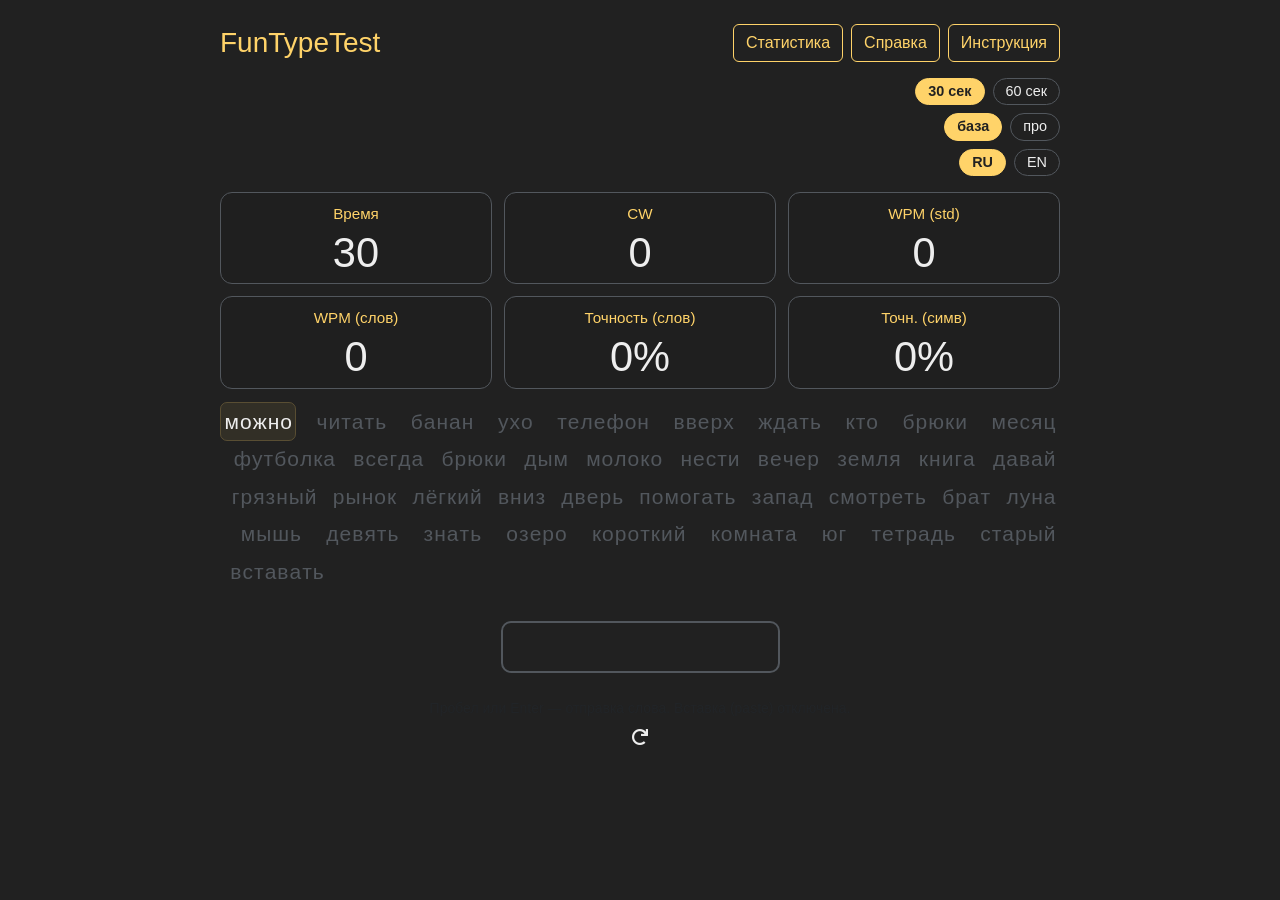
==== index.html @ 17abdcdd "Очень много рефактора" ====
<!DOCTYPE html>
<html lang="ru" dir="ltr">
  <head>
    <meta charset="utf-8">
    <meta name="robots" content="index,follow">
    <meta name="viewport" content="width=device-width, initial-scale=1">
    <meta name="description" content="Тест скорости печати: стандартный WPM, точность по словам и символам, статистика прогресса."/>

    <title>FunTypeTest</title>
    <link rel="icon" href="favicon.ico">

    <!-- Bootstrap 5 -->
    <link rel="stylesheet" href="https://cdn.jsdelivr.net/npm/bootstrap@5.3.2/dist/css/bootstrap.min.css">
    <link rel="stylesheet" href="styles.css">

    <!-- Fonts -->
    <link rel="preconnect" href="https://fonts.googleapis.com">
    <link rel="preconnect" href="https://fonts.gstatic.com" crossorigin>
    <link href="https://fonts.googleapis.com/css2?family=Roboto+Condensed:ital,wght@0,100..900;1,100..900&display=swap" rel="stylesheet">

    <!-- fontawesome -->
    <link rel="stylesheet" href="https://use.fontawesome.com/releases/v5.15.3/css/all.css" integrity="sha384-SZXxX4whJ79/gErwcOYf+zWLeJdY/qpuqC4cAa9rOGUstPomtqpuNWT9wdPEn2fk" crossorigin="anonymous">
  </head>
  <body>
    <div class="container py-4 box">
      <div class="d-flex justify-content-between align-items-center mb-3">
        <h1 class="yellow h3 m-0">FunTypeTest</h1>
        <div class="d-flex align-items-center gap-2 flex-wrap justify-content-end">
          <a href="stats.html" class="btn btn-outline-warning btn-yellow">Статистика</a>
          <a href="glossary.html" class="btn btn-outline-warning btn-yellow">Справка</a>
          <button class="btn btn-outline-warning btn-yellow" data-bs-toggle="modal" data-bs-target="#helpModal">Инструкция</button>
        </div>
      </div>

      <div class="limits-box">
        <div class="limit" role="group" aria-label="Лимит времени">
          <button id="thirty" class="mode-btn active" type="button" aria-pressed="true" aria-label="Лимит времени 30 секунд">30 сек</button>
          <button id="sixty" class="mode-btn" type="button" aria-pressed="false" aria-label="Лимит времени 60 секунд">60 сек</button>
        </div>
        <div class="limit" role="group" aria-label="Уровень сложности">
          <button id="beg" class="mode-btn active" type="button" aria-pressed="true" aria-label="Режим beginner">база</button>
          <button id="pro" class="mode-btn" type="button" aria-pressed="false" aria-label="Режим pro">про</button>
        </div>
        <div class="limit" role="group" aria-label="Язык">
          <button id="langRu" class="mode-btn active" type="button" aria-pressed="true" aria-label="Язык русский">RU</button>
          <button id="langEn" class="mode-btn" type="button" aria-pressed="false" aria-label="Language English">EN</button>
        </div>
      </div>

      <!-- Стат-панель -->
      <div class="stats-grid mt-3" aria-live="polite">
        <div class="stat-card">
          <div id="timeName" class="stat-name yellow">Время</div>
          <div id="time" class="stat-value">30</div>
        </div>

        <div class="stat-card">
          <div id="cwName" class="stat-name yellow">CW</div>
          <div id="cw" class="stat-value">0</div>
        </div>

        <div class="stat-card">
          <div id="wpmName" class="stat-name yellow">WPM (std)</div>
          <div id="wpm" class="stat-value">0</div>
        </div>

        <div class="stat-card">
          <div id="wpmWordsName" class="stat-name yellow">WPM (слов)</div>
          <div id="wpmWords" class="stat-value">0</div>
        </div>

        <div class="stat-card">
          <div id="accName" class="stat-name yellow">Точность</div>
          <div id="acc" class="stat-value">0%</div>
        </div>

        <div class="stat-card">
          <div id="accCharsName" class="stat-name yellow">Точн. (симв)</div>
          <div id="accChars" class="stat-value">0%</div>
        </div>

      </div>

      <div class="text-display" id="textDisplay" aria-label="Текст для набора"></div>

      <div class="input-area center">
        <textarea
          rows="1"
          class="text-input center"
          id="textInput"
          autofocus
          autocomplete="off"
          autocorrect="off"
          autocapitalize="off"
          spellcheck="false"
          aria-label="Поле ввода для набора текста"
        ></textarea>
        <div id="inputHint" class="small text-muted mt-2">
          Пробел или Enter — отправка слова. Вставка (paste) отключена.
        </div>
      </div>

      <div class="restart-button center">
        <button id="restartBtn" class="current btn btn-link" type="button" aria-label="Перезапустить тест">
          <i class="fas fa-redo" aria-hidden="true"></i>
        </button>
      </div>
    </div>

    <!-- Инструкция -->
    <div class="modal fade" id="helpModal" tabindex="-1" aria-labelledby="helpModalLabel" aria-hidden="true">
      <div class="modal-dialog modal-dialog-scrollable">
        <div class="modal-content" style="background:#2a2a2a; border-color:#52575d;">
          <div class="modal-header">
            <h5 class="modal-title yellow" id="helpModalLabel">Инструкция</h5>
            <button type="button" class="btn-close btn-close-white" data-bs-dismiss="modal" aria-label="Закрыть"></button>
          </div>
          <div class="modal-body">
            <ul class="mb-0">
              <li>Таймер стартует при первом вводе символа.</li>
              <li>Пробел или Enter отправляет текущее слово на проверку.</li>
              <li>Подсветка букв показывает ошибки внутри слова в реальном времени.</li>
              <li>После окончания времени ввод блокируется, сохраняется попытка в статистику.</li>
              <li>WPM (std) считается по стандарту: символы/5 за минуту; отдельно показывается WPM по словам.</li>
            </ul>
          </div>
        </div>
      </div>
    </div>

    <!-- Модальное окно результатов -->
<div class="modal fade" id="resultsModal" tabindex="-1" aria-labelledby="resultsModalLabel" aria-hidden="true">
  <div class="modal-dialog">
    <div class="modal-content" style="background:#2a2a2a; border-color:#52575d;">
      <div class="modal-header">
        <h5 class="modal-title yellow" id="resultsModalLabel">Результаты</h5>
        <button type="button" class="btn-close btn-close-white" data-bs-dismiss="modal" aria-label="Закрыть"></button>
      </div>

      <div class="modal-body">
        <div class="mb-2 basic-text small" id="resultsMeta"></div>

        <div class="row g-2">
          <div class="col-6">
            <div class="p-2 rounded" style="border:1px solid #52575d;">
              <div class="basic-text small">WPM (std)</div>
              <div class="text-light h4 m-0" id="resWpmStd">0</div>
            </div>
          </div>
          <div class="col-6">
            <div class="p-2 rounded" style="border:1px solid #52575d;">
              <div class="basic-text small">WPM (слов)</div>
              <div class="text-light h4 m-0" id="resWpmWords">0</div>
            </div>
          </div>
          <div class="col-6">
            <div class="p-2 rounded" style="border:1px solid #52575d;">
              <div class="basic-text small">Точность (слов)</div>
              <div class="text-light h4 m-0" id="resAccWords">0%</div>
            </div>
          </div>
          <div class="col-6">
            <div class="p-2 rounded" style="border:1px solid #52575d;">
              <div class="basic-text small">Точность (симв)</div>
              <div class="text-light h4 m-0" id="resAccChars">0%</div>
            </div>
          </div>
        </div>

      </div>

      <div class="modal-footer">
        <a href="stats.html" class="btn btn-outline-warning btn-yellow">К статистике</a>
        <button type="button" class="btn btn-outline-warning btn-yellow" id="modalRestartBtn">
          Повторить
        </button>
      </div>
    </div>
  </div>
</div>



    <script src="https://cdn.jsdelivr.net/npm/bootstrap@5.3.2/dist/js/bootstrap.bundle.min.js"></script>
    <script type="module" src="app/main.js"></script>
  </body>
</html>
---- styles.css ----
html{
  background: #212121;
}

body{
  font-family:'Segoe UI', Tahoma, Geneva, Verdana, sans-serif;
  background: #212121;
  color: #52575d;
}

a{
  color: #52575d;
}

b, p, .basic-text{
  color: rgba(245, 245, 245, 1)
}

li{
  color: rgba(245, 245, 245, 0.9)
}

.yellow{ color: #ffd369; }
.correct{ color: #29bb89; }
.wrong{ color: #e84545; text-decoration: underline; }
.current{ color: #eeeeee; }
.center{ text-align: center; }

.box {
  max-width: 900px;
  padding: 0 30px;
}

/* --- Селекторы времени и режима --- */
.limits-box{
  text-align: right;
  font-size: 15px;
}

.limit{
  display: flex;
  justify-content: flex-end;
  gap: 8px;
  margin-left: 8px;
  margin-top: 8px;
}

.mode-btn{
  appearance: none;
  background: transparent;
  border: 1px solid #52575d;
  color: #eeeeee;
  padding: 4px 12px;
  border-radius: 999px;
  font-size: 0.9rem;
  line-height: 1.2;
  cursor: pointer;
  transition: background-color .15s ease, color .15s ease, border-color .15s ease, box-shadow .15s ease;
  text-decoration: none;
}

.mode-btn:hover{
  border-color: #ffd369;
  color: #ffd369;
}

.mode-btn:focus{
  outline: 2px solid #ffd36933;
  outline-offset: 2px;
}

.mode-btn.active{
  background: #ffd369;
  border-color: #ffd369;
  color: #212121;
  font-weight: 600;
}

/* --- Новый вид статистики на главной --- */
.stats-grid{
  display: grid;
  grid-template-columns: repeat(3, minmax(0, 1fr));
  gap: 12px;
}

@media(max-width: 900px){
  .stats-grid{
    grid-template-columns: repeat(2, minmax(0, 1fr));
  }
}

.stat-card{
  background: #1f1f1f;
  border: 1px solid #52575d;
  border-radius: 12px;
  padding: 10px 12px;
  text-align: center;
}

.stat-name{
  font-size: 0.95rem;
  margin-bottom: 6px;
}

.stat-value{
  font-size: 2.6rem;
  line-height: 1;
  color: #eeeeee;
}

.sub-metrics{
  display: flex;
  gap: 16px;
  flex-wrap: wrap;
  justify-content: center;
  font-size: 0.95rem;
}

/* --- Текст и подсветка --- */
.text-display{
  margin: 14px 0 18px 0;
  font-size: 21px;
  text-align: justify;
  min-height: 200px;
  line-height: 1.6;
  user-select: none;
}

.word{
  display: inline-block;
  padding: 2px 3px;
  border-radius: 6px;
  margin: 0 1px;
}

.word.current{
  background: rgba(255, 211, 105, 0.08);
  outline: 1px solid rgba(255, 211, 105, 0.25);
}

.word.correct{
  color: #29bb89;
}

.word.wrong{
  color: #e84545;
  text-decoration: none;
  border-bottom: 2px solid #e84545;
}

.word.over{
  border-bottom: 2px solid #e84545;
}

.char{
  display: inline-block;
  padding: 0 0.5px;
  border-radius: 3px;
}

.char.correct{
  color: #29bb89;
}

.char.wrong{
  color: #e84545;
  text-decoration: underline;
}

.space{
  white-space: pre;
}

/* --- Input --- */
input:focus, textarea:focus, select:focus, a:focus{
  outline: 0 ;
}
a:focus,a:hover{
  color: #ffd369;
  text-decoration: none;
}

textarea{
  font-family: 'Source Code Pro', monospace;
  background: #212121;
  border: 2px solid #52575d;
  border-radius: 10px;
  color: #eeeeee;
  padding: 10px;
  font-size: 1.2rem;
  resize: none;
  margin-bottom: 10px;
}

.btn-yellow{
  color: #ffd369;
  border-color: #ffd369;
  background-color: transparent;
}

.btn-yellow:hover{
  background-color: #ffd369;
  border-color: #ffd369;
  color: #212121;
}

/* --- Stats page helpers --- */
.dark-select{
  background: #212121;
  border-color: #52575d;
  color: #eeeeee;
}

.dark-select:focus{
  border-color: #ffd369;
  box-shadow: 0 0 0 0.25rem rgba(255, 211, 105, 0.15);
}

.summary-grid{
  display: grid;
  grid-template-columns: repeat(4, minmax(0, 1fr));
  gap: 10px;
}

@media(max-width: 900px){
  .summary-grid{ grid-template-columns: repeat(2, minmax(0, 1fr)); }
}

.summary-item{
  border: 1px solid #52575d;
  border-radius: 12px;
  padding: 10px 12px;
  background: #212121;
}

.summary-item .label{
  color: #bbbbbb;
  font-size: 0.9rem;
}

.summary-item .value{
  color: #eeeeee;
  font-size: 1.5rem;
}

.mode-btn:disabled{
  opacity: .45;
  cursor: not-allowed;
}
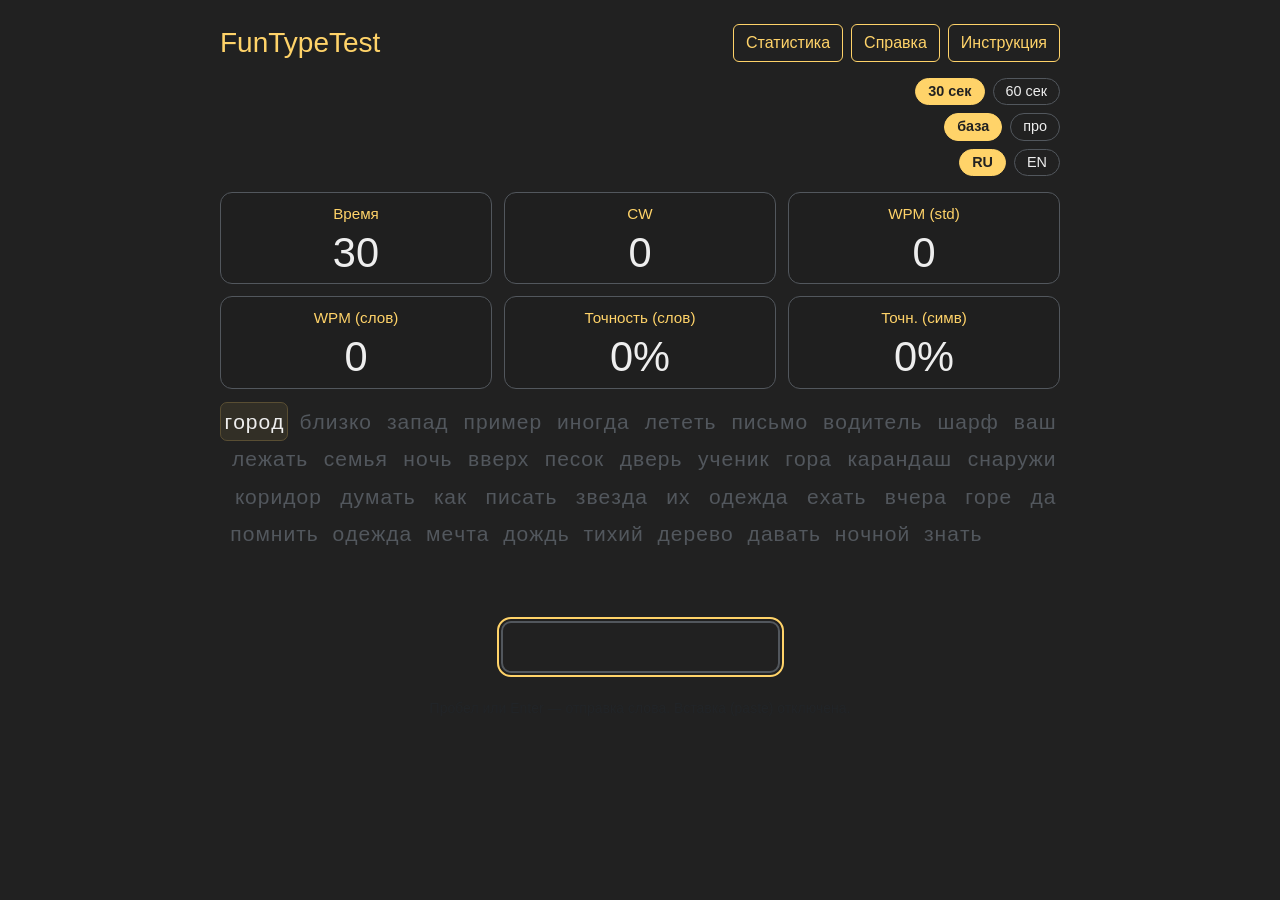
==== commit 4fcebb3f: "Микрофиксы" ====
--- a/index.html
+++ b/index.html
@@ -12,14 +12,6 @@
     <!-- Bootstrap 5 -->
     <link rel="stylesheet" href="https://cdn.jsdelivr.net/npm/bootstrap@5.3.2/dist/css/bootstrap.min.css">
     <link rel="stylesheet" href="styles.css">
-
-    <!-- Fonts -->
-    <link rel="preconnect" href="https://fonts.googleapis.com">
-    <link rel="preconnect" href="https://fonts.gstatic.com" crossorigin>
-    <link href="https://fonts.googleapis.com/css2?family=Roboto+Condensed:ital,wght@0,100..900;1,100..900&display=swap" rel="stylesheet">
-
-    <!-- fontawesome -->
-    <link rel="stylesheet" href="https://use.fontawesome.com/releases/v5.15.3/css/all.css" integrity="sha384-SZXxX4whJ79/gErwcOYf+zWLeJdY/qpuqC4cAa9rOGUstPomtqpuNWT9wdPEn2fk" crossorigin="anonymous">
   </head>
   <body>
     <div class="container py-4 box">
@@ -110,7 +102,7 @@
     <!-- Инструкция -->
     <div class="modal fade" id="helpModal" tabindex="-1" aria-labelledby="helpModalLabel" aria-hidden="true">
       <div class="modal-dialog modal-dialog-scrollable">
-        <div class="modal-content" style="background:#2a2a2a; border-color:#52575d;">
+        <div class="modal-content dark-card">
           <div class="modal-header">
             <h5 class="modal-title yellow" id="helpModalLabel">Инструкция</h5>
             <button type="button" class="btn-close btn-close-white" data-bs-dismiss="modal" aria-label="Закрыть"></button>
@@ -131,7 +123,7 @@
     <!-- Модальное окно результатов -->
 <div class="modal fade" id="resultsModal" tabindex="-1" aria-labelledby="resultsModalLabel" aria-hidden="true">
   <div class="modal-dialog">
-    <div class="modal-content" style="background:#2a2a2a; border-color:#52575d;">
+    <div class="modal-content dark-card">
       <div class="modal-header">
         <h5 class="modal-title yellow" id="resultsModalLabel">Результаты</h5>
         <button type="button" class="btn-close btn-close-white" data-bs-dismiss="modal" aria-label="Закрыть"></button>
@@ -142,25 +134,25 @@
 
         <div class="row g-2">
           <div class="col-6">
-            <div class="p-2 rounded" style="border:1px solid #52575d;">
+            <div class="p-2 rounded">
               <div class="basic-text small">WPM (std)</div>
               <div class="text-light h4 m-0" id="resWpmStd">0</div>
             </div>
           </div>
           <div class="col-6">
-            <div class="p-2 rounded" style="border:1px solid #52575d;">
+            <div class="p-2 rounded">
               <div class="basic-text small">WPM (слов)</div>
               <div class="text-light h4 m-0" id="resWpmWords">0</div>
             </div>
           </div>
           <div class="col-6">
-            <div class="p-2 rounded" style="border:1px solid #52575d;">
+            <div class="p-2 rounded">
               <div class="basic-text small">Точность (слов)</div>
               <div class="text-light h4 m-0" id="resAccWords">0%</div>
             </div>
           </div>
           <div class="col-6">
-            <div class="p-2 rounded" style="border:1px solid #52575d;">
+            <div class="p-2 rounded">
               <div class="basic-text small">Точность (симв)</div>
               <div class="text-light h4 m-0" id="resAccChars">0%</div>
             </div>
--- a/styles.css
+++ b/styles.css
@@ -25,6 +25,11 @@
 .wrong{ color: #e84545; text-decoration: underline; }
 .current{ color: #eeeeee; }
 .center{ text-align: center; }
+
+.dark-card {
+  background: #2a2a2a;
+  border-color: #52575d;
+}
 
 .box {
   max-width: 900px;
@@ -172,9 +177,11 @@
 }
 
 /* --- Input --- */
-input:focus, textarea:focus, select:focus, a:focus{
-  outline: 0 ;
-}
+:focus-visible {
+  outline: 2px solid #ffd369;
+  outline-offset: 2px;
+}
+
 a:focus,a:hover{
   color: #ffd369;
   text-decoration: none;
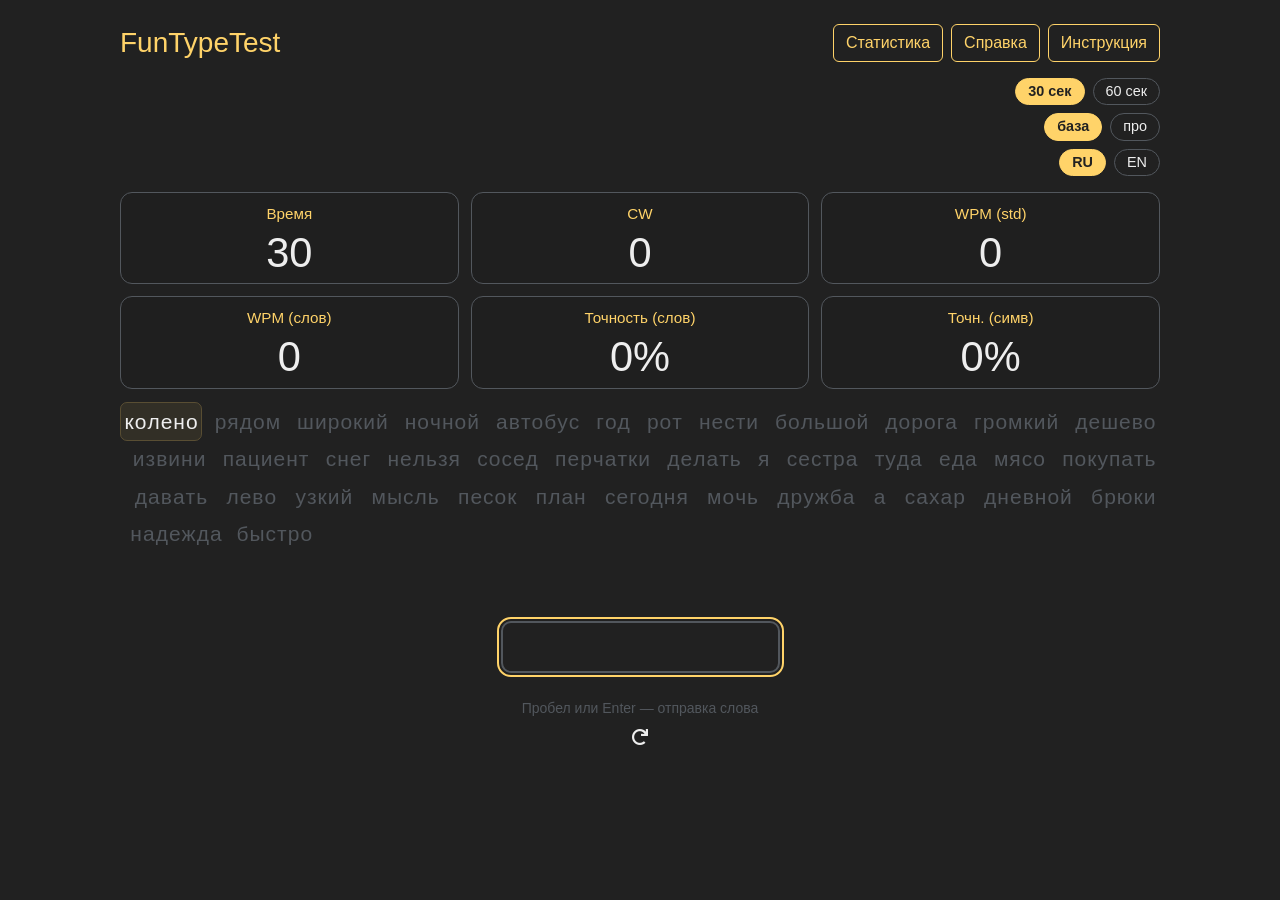
==== commit 47913ffa: "Микрофиксы" ====
--- a/index.html
+++ b/index.html
@@ -12,6 +12,9 @@
     <!-- Bootstrap 5 -->
     <link rel="stylesheet" href="https://cdn.jsdelivr.net/npm/bootstrap@5.3.2/dist/css/bootstrap.min.css">
     <link rel="stylesheet" href="styles.css">
+
+    <!-- fontawesome -->
+    <link rel="stylesheet" href="https://use.fontawesome.com/releases/v5.15.3/css/all.css" integrity="sha384-SZXxX4whJ79/gErwcOYf+zWLeJdY/qpuqC4cAa9rOGUstPomtqpuNWT9wdPEn2fk" crossorigin="anonymous">
   </head>
   <body>
     <div class="container py-4 box">
@@ -87,8 +90,8 @@
           spellcheck="false"
           aria-label="Поле ввода для набора текста"
         ></textarea>
-        <div id="inputHint" class="small text-muted mt-2">
-          Пробел или Enter — отправка слова. Вставка (paste) отключена.
+        <div id="inputHint" class="small mt-2">
+          Пробел или Enter — отправка слова
         </div>
       </div>
 
--- a/styles.css
+++ b/styles.css
@@ -1,3 +1,5 @@
+*, *::before, *::after { box-sizing: border-box; }
+
 html{
   background: #212121;
 }
@@ -32,7 +34,7 @@
 }
 
 .box {
-  max-width: 900px;
+  max-width: 1100px;
   padding: 0 30px;
 }
 
@@ -88,7 +90,7 @@
   gap: 12px;
 }
 
-@media(max-width: 900px){
+@media(max-width: 1100px){
   .stats-grid{
     grid-template-columns: repeat(2, minmax(0, 1fr));
   }
@@ -229,7 +231,7 @@
   gap: 10px;
 }
 
-@media(max-width: 900px){
+@media(max-width: 1100px){
   .summary-grid{ grid-template-columns: repeat(2, minmax(0, 1fr)); }
 }
 
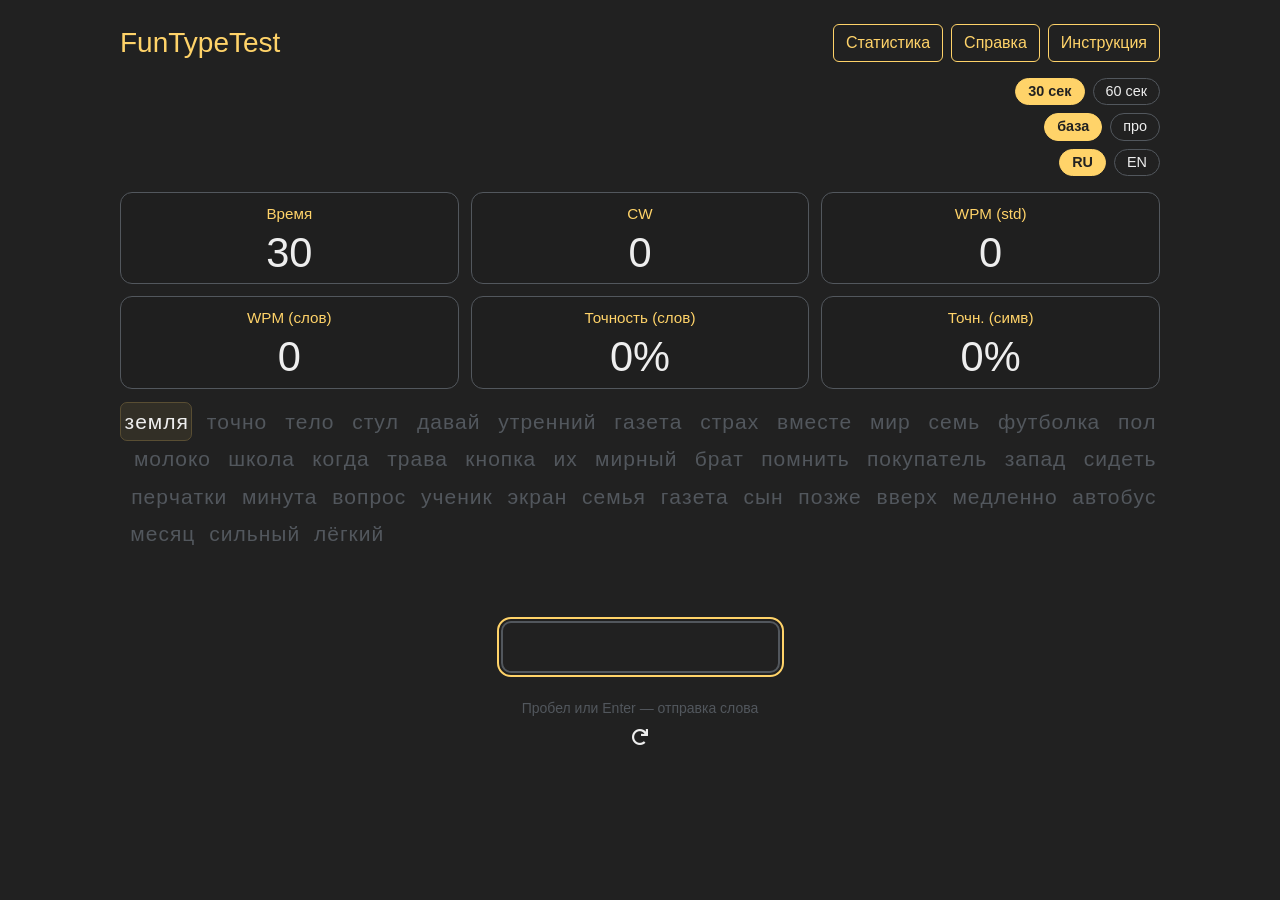
==== commit 3ac0a671: "Микрофиксы + SEO" ====
--- a/index.html
+++ b/index.html
@@ -3,8 +3,14 @@
   <head>
     <meta charset="utf-8">
     <meta name="robots" content="index,follow">
+    <link rel="canonical" href="https://funnco.github.io/typing-speed-test/index.html">
     <meta name="viewport" content="width=device-width, initial-scale=1">
     <meta name="description" content="Тест скорости печати: стандартный WPM, точность по словам и символам, статистика прогресса."/>
+
+    <meta property="og:title" content="FunTypeTest — тест скорости печати">
+    <meta property="og:description" content="Тест скорости печати: WPM, точность по словам и символам, статистика прогресса.">
+    <meta property="og:type" content="website">
+    <meta property="og:url" content="https://funnco.github.io/typing-speed-test/index.html">
 
     <title>FunTypeTest</title>
     <link rel="icon" href="favicon.ico">
--- a/styles.css
+++ b/styles.css
@@ -22,9 +22,11 @@
   color: rgba(245, 245, 245, 0.9)
 }
 
+code{
+  color: #ffd369;
+}
+
 .yellow{ color: #ffd369; }
-.correct{ color: #29bb89; }
-.wrong{ color: #e84545; text-decoration: underline; }
 .current{ color: #eeeeee; }
 .center{ text-align: center; }
 
@@ -83,14 +85,13 @@
   font-weight: 600;
 }
 
-/* --- Новый вид статистики на главной --- */
 .stats-grid{
   display: grid;
   grid-template-columns: repeat(3, minmax(0, 1fr));
   gap: 12px;
 }
 
-@media(max-width: 1100px){
+@media(max-width: 600px){
   .stats-grid{
     grid-template-columns: repeat(2, minmax(0, 1fr));
   }
@@ -115,15 +116,6 @@
   color: #eeeeee;
 }
 
-.sub-metrics{
-  display: flex;
-  gap: 16px;
-  flex-wrap: wrap;
-  justify-content: center;
-  font-size: 0.95rem;
-}
-
-/* --- Текст и подсветка --- */
 .text-display{
   margin: 14px 0 18px 0;
   font-size: 21px;
@@ -256,3 +248,4 @@
   opacity: .45;
   cursor: not-allowed;
 }
+
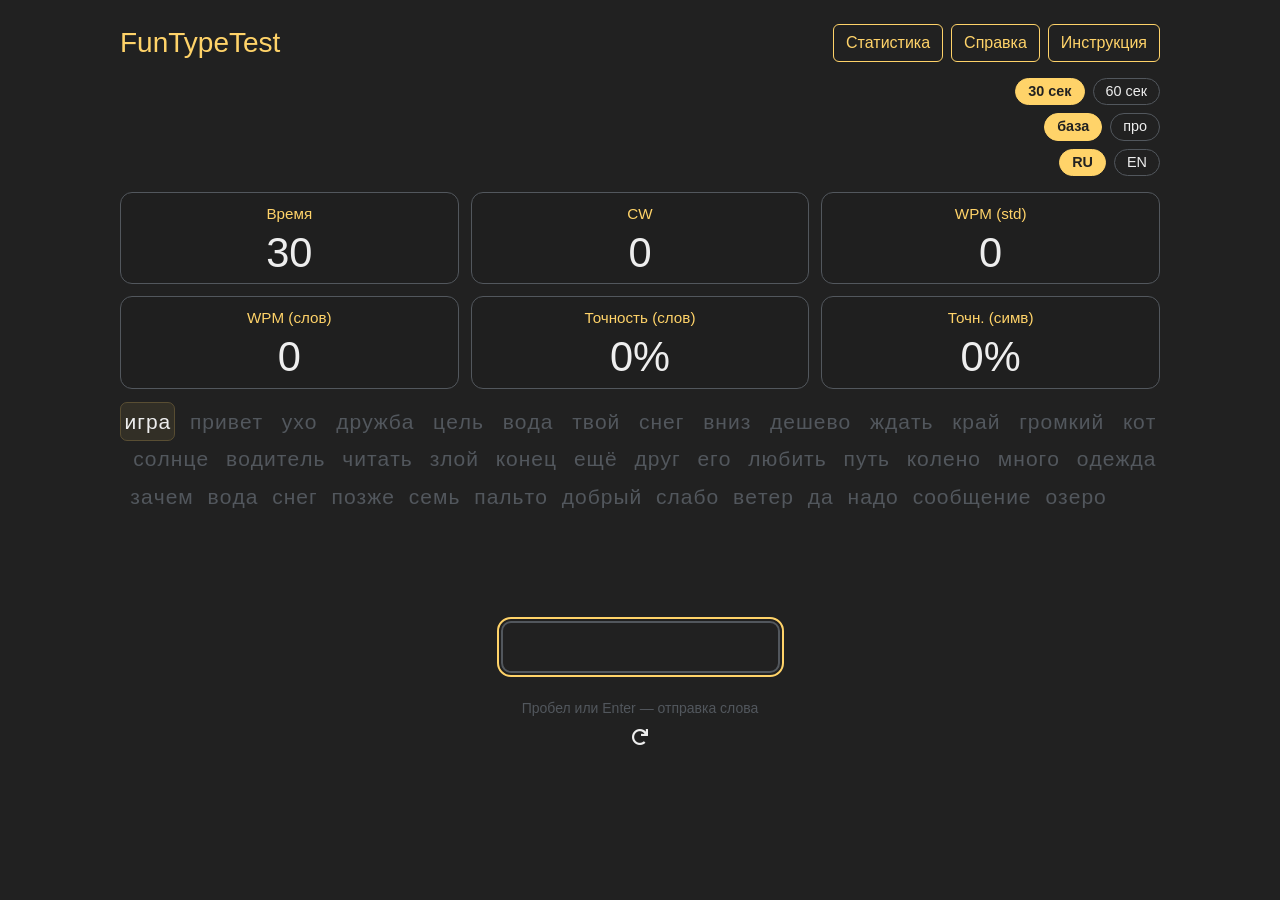
==== commit 5d5982c7: "h5 fix" ====
--- a/index.html
+++ b/index.html
@@ -82,7 +82,7 @@
 
       </div>
 
-      <div class="text-display" id="textDisplay" aria-label="Текст для набора"></div>
+      <div class="text-display" id="textDisplay" role="region" aria-label="Текст для набора"></div>
 
       <div class="input-area center">
         <textarea
@@ -109,11 +109,11 @@
     </div>
 
     <!-- Инструкция -->
-    <div class="modal fade" id="helpModal" tabindex="-1" aria-labelledby="helpModalLabel" aria-hidden="true">
+    <div class="modal fade" id="helpModal" tabindex="-1">
       <div class="modal-dialog modal-dialog-scrollable">
         <div class="modal-content dark-card">
           <div class="modal-header">
-            <h5 class="modal-title yellow" id="helpModalLabel">Инструкция</h5>
+            <h2 class="modal-title h5 yellow" id="helpModalLabel">Инструкция</h2>
             <button type="button" class="btn-close btn-close-white" data-bs-dismiss="modal" aria-label="Закрыть"></button>
           </div>
           <div class="modal-body">
@@ -130,7 +130,7 @@
     </div>
 
     <!-- Модальное окно результатов -->
-<div class="modal fade" id="resultsModal" tabindex="-1" aria-labelledby="resultsModalLabel" aria-hidden="true">
+<div class="modal fade" id="resultsModal" tabindex="-1">
   <div class="modal-dialog">
     <div class="modal-content dark-card">
       <div class="modal-header">
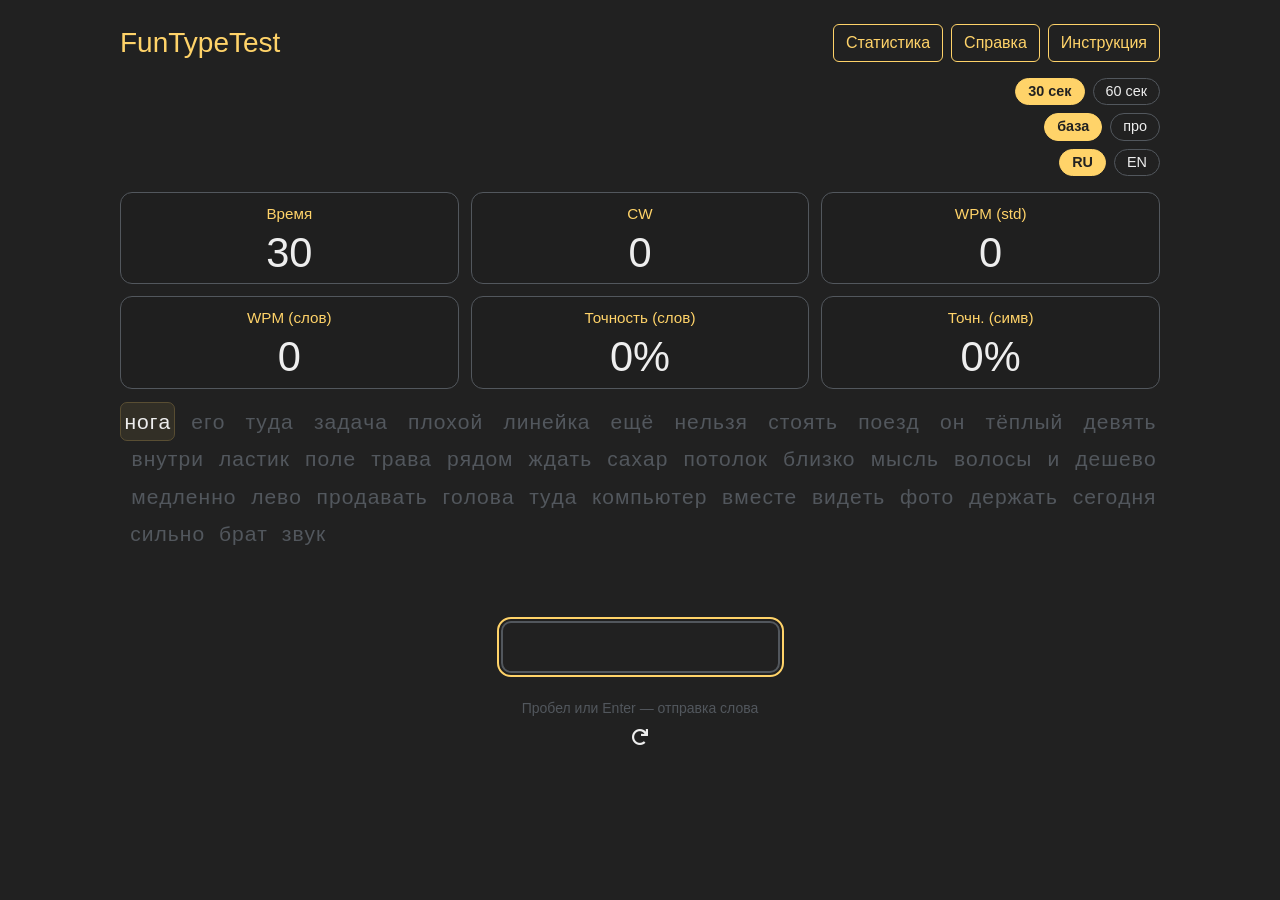
==== commit d97df2ba: "h2 fix" ====
--- a/index.html
+++ b/index.html
@@ -134,7 +134,7 @@
   <div class="modal-dialog">
     <div class="modal-content dark-card">
       <div class="modal-header">
-        <h5 class="modal-title yellow" id="resultsModalLabel">Результаты</h5>
+        <h2 class="modal-title h5 yellow" id="resultsModalLabel">Результаты</h2>
         <button type="button" class="btn-close btn-close-white" data-bs-dismiss="modal" aria-label="Закрыть"></button>
       </div>
 
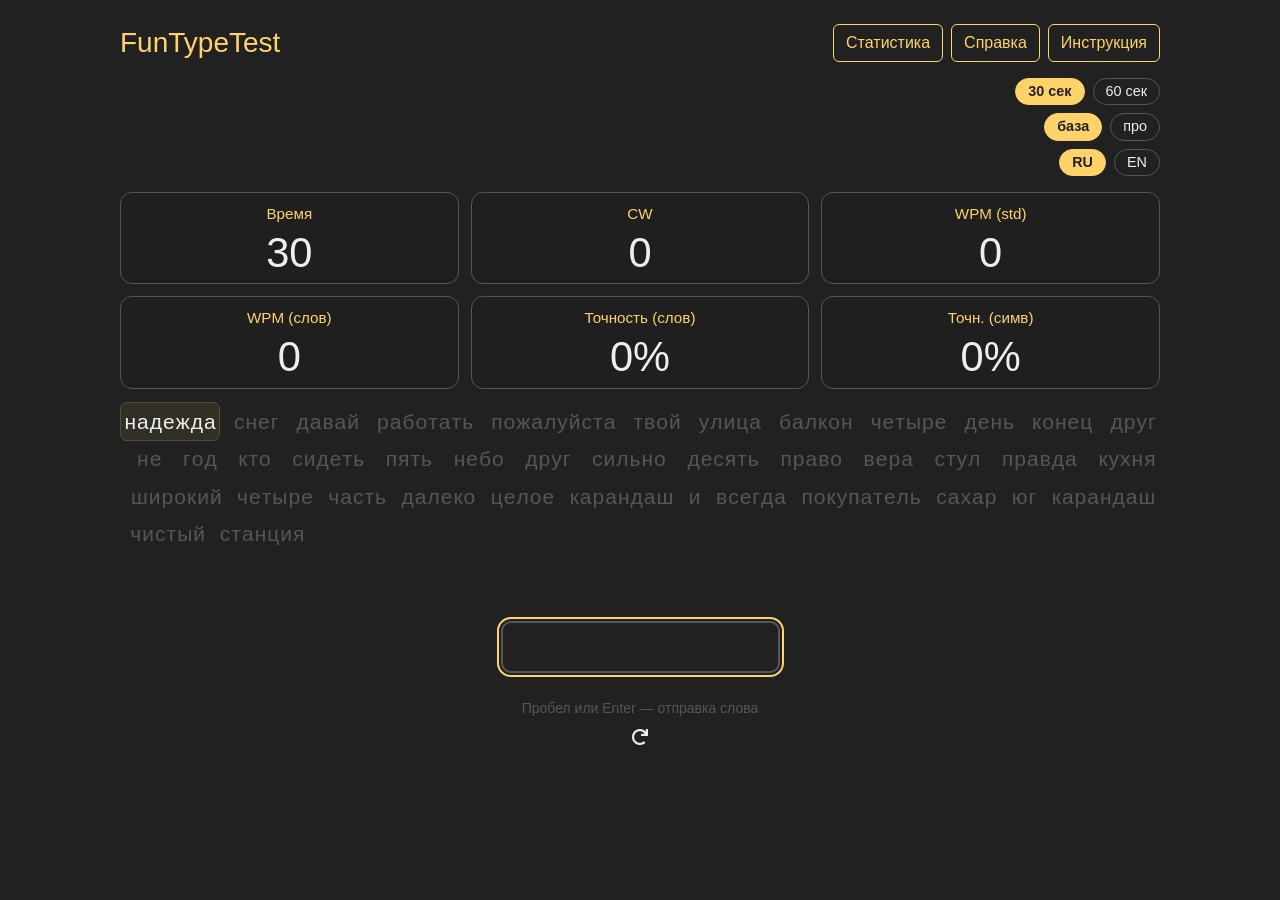
==== commit 80de0a29: "Микрофиксы" ====
--- a/index.html
+++ b/index.html
@@ -94,8 +94,8 @@
           autocorrect="off"
           autocapitalize="off"
           spellcheck="false"
-          aria-label="Поле ввода для набора текста"
-        ></textarea>
+          aria-label="Поле ввода для набора текста">
+        </textarea>
         <div id="inputHint" class="small mt-2">
           Пробел или Enter — отправка слова
         </div>
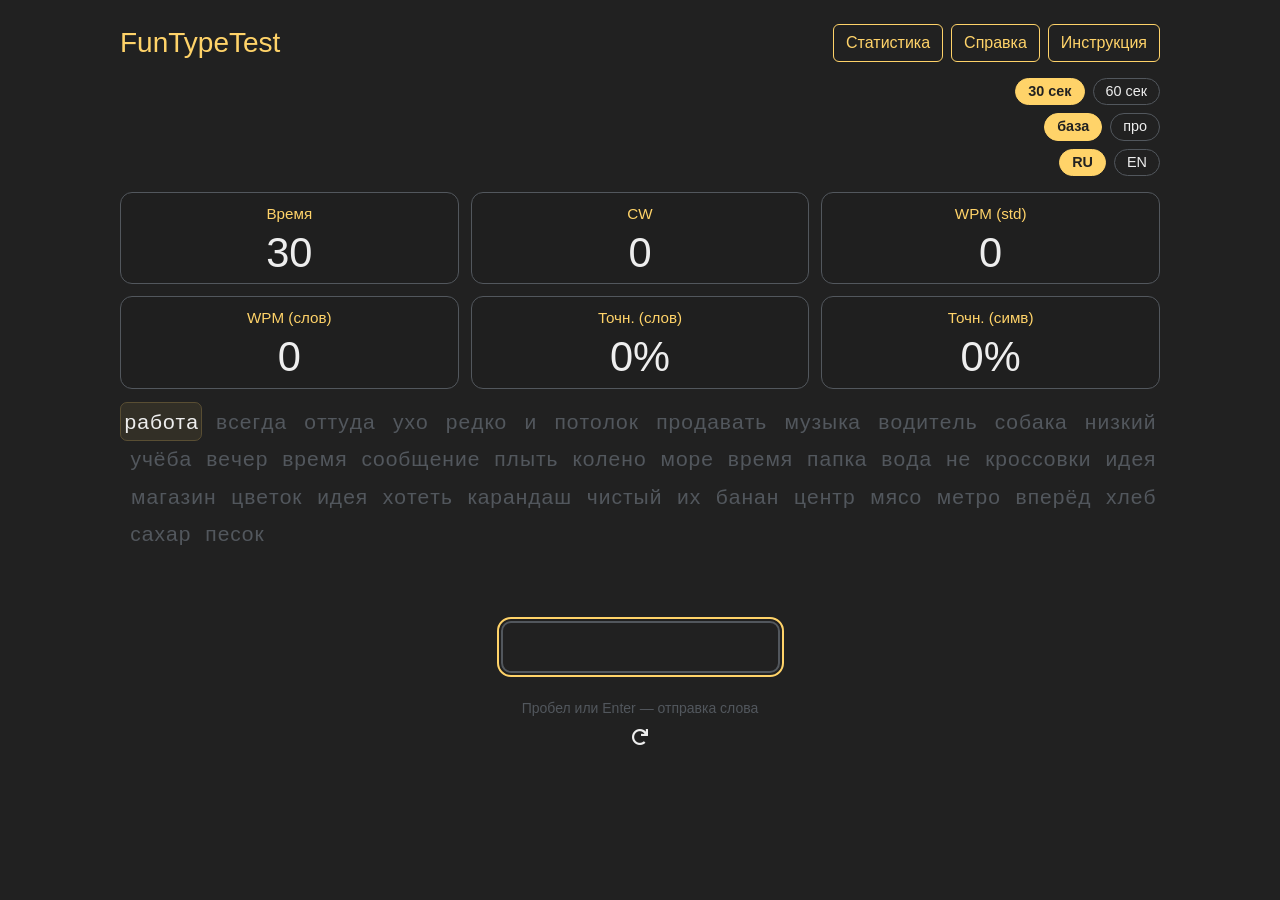
==== commit 59a68594: "Микрофикс обновления заголовков метрик" ====
--- a/index.html
+++ b/index.html
@@ -71,7 +71,7 @@
         </div>
 
         <div class="stat-card">
-          <div id="accName" class="stat-name yellow">Точность</div>
+          <div id="accName" class="stat-name yellow">Точн. (слов)</div>
           <div id="acc" class="stat-value">0%</div>
         </div>
 
--- a/styles.css
+++ b/styles.css
@@ -40,7 +40,7 @@
   padding: 0 30px;
 }
 
-/* --- Селекторы времени и режима --- */
+
 .limits-box{
   text-align: right;
   font-size: 15px;
@@ -170,7 +170,6 @@
   white-space: pre;
 }
 
-/* --- Input --- */
 :focus-visible {
   outline: 2px solid #ffd369;
   outline-offset: 2px;
@@ -205,7 +204,6 @@
   color: #212121;
 }
 
-/* --- Stats page helpers --- */
 .dark-select{
   background: #212121;
   border-color: #52575d;
